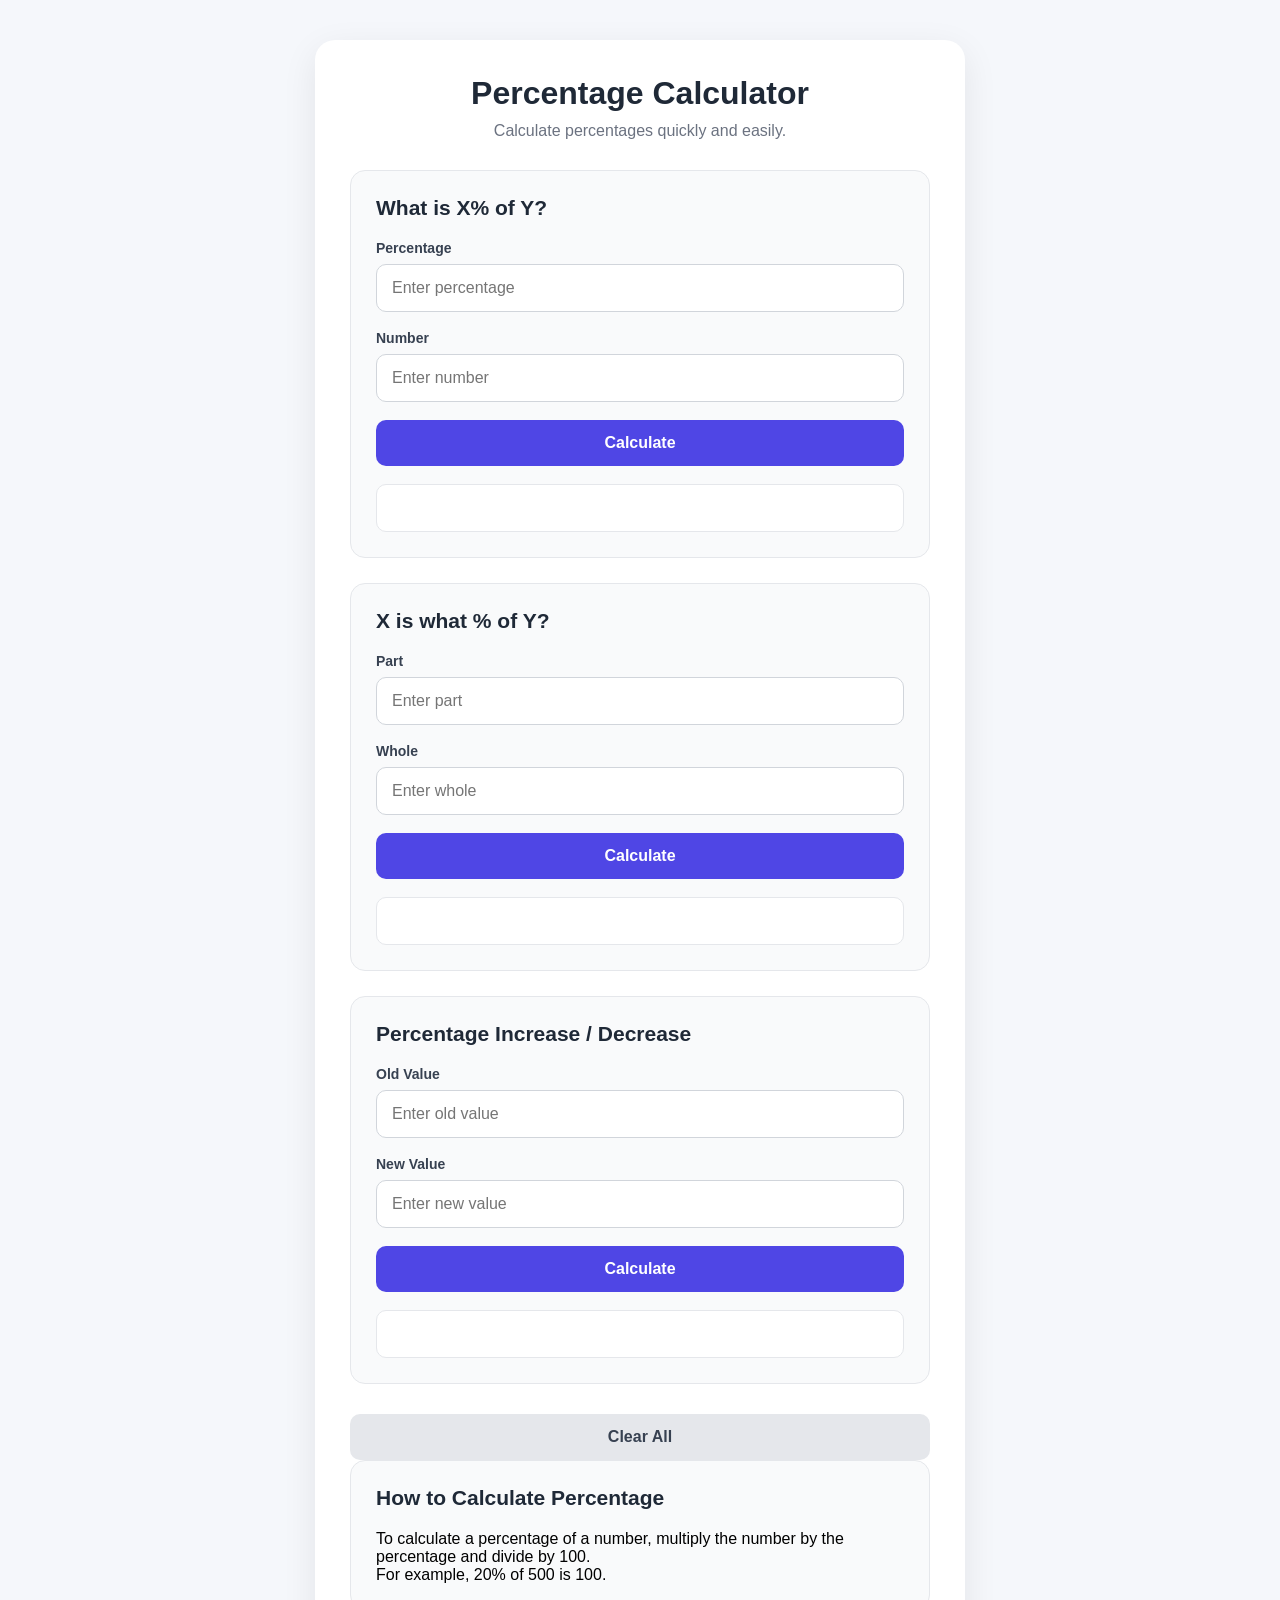
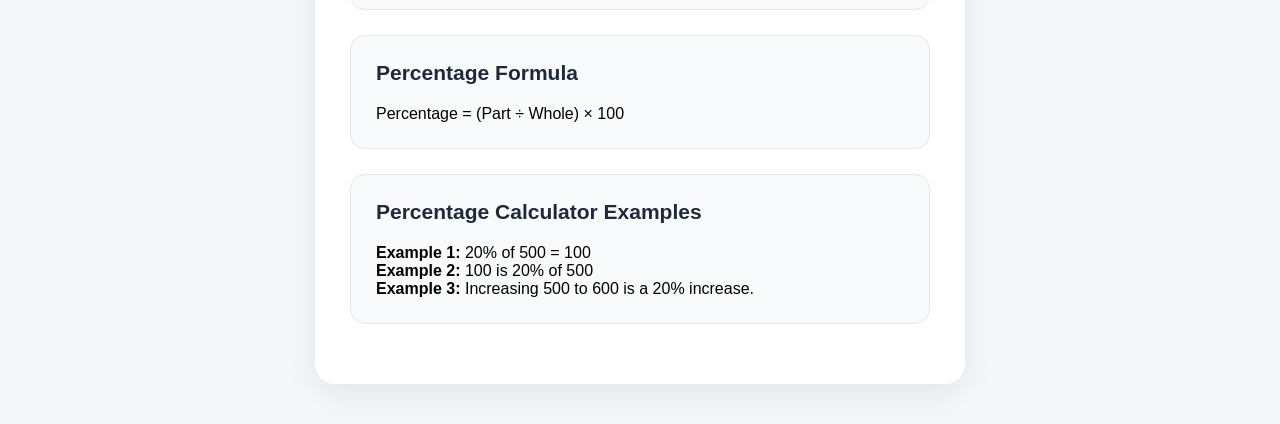
==== index.html @ 1a2c547a "add persentage claculator website" ====
<!DOCTYPE html>
<html lang="en">

<head>

    <!-- Basic SEO -->
    <meta charset="UTF-8">

    <meta name="viewport" content="width=device-width, initial-scale=1.0">

    <title>Percentage Calculator - Free Online Calculator</title>

    <meta
        name="description"
        content="Free online percentage calculator. Calculate percentages, find what percentage one number is of another, and calculate percentage increase or decrease."
    >

    <meta
        name="robots"
        content="index, follow"
    >

    <meta
        name="author"
        content="Percentage Calculator"
    >

    <!-- Open Graph -->
    <meta
        property="og:title"
        content="Percentage Calculator - Free Online Calculator"
    >

    <meta
        property="og:description"
        content="Calculate percentages, percentage increase and decrease with this free online calculator."
    >

    <meta
        property="og:type"
        content="website"
    >

    <!-- CSS -->
    <link rel="stylesheet" href="style.css">

</head>


<body>

    <!-- Main Calculator -->
    <main class="calculator">

        <h1>Percentage Calculator</h1>

        <p>
            Calculate percentages quickly and easily.
        </p>


        <!-- Calculator 1 -->
        <section>

            <h2>What is X% of Y?</h2>

            <label for="percentage">
                Percentage
            </label>

            <input
                type="number"
                id="percentage"
                placeholder="Enter percentage"
                inputmode="decimal"
            >

            <label for="number">
                Number
            </label>

            <input
                type="number"
                id="number"
                placeholder="Enter number"
                inputmode="decimal"
            >

            <button onclick="calculatePercentage()">
                Calculate
            </button>

            <div id="result"></div>

        </section>


        <!-- Calculator 2 -->
        <section>

            <h2>X is what % of Y?</h2>

            <label for="part">
                Part
            </label>

            <input
                type="number"
                id="part"
                placeholder="Enter part"
                inputmode="decimal"
            >

            <label for="whole">
                Whole
            </label>

            <input
                type="number"
                id="whole"
                placeholder="Enter whole"
                inputmode="decimal"
            >

            <button onclick="calculateWhatPercentage()">
                Calculate
            </button>

            <div id="percentageResult"></div>

        </section>


        <!-- Calculator 3 -->
        <section>

            <h2>Percentage Increase / Decrease</h2>

            <label for="oldValue">
                Old Value
            </label>

            <input
                type="number"
                id="oldValue"
                placeholder="Enter old value"
                inputmode="decimal"
            >

            <label for="newValue">
                New Value
            </label>

            <input
                type="number"
                id="newValue"
                placeholder="Enter new value"
                inputmode="decimal"
            >

            <button onclick="calculateChange()">
                Calculate
            </button>

            <div id="changeResult"></div>

        </section>


        <!-- Clear Button -->
        <button
            class="clear-btn"
            onclick="clearCalculator()"
        >
            Clear All
        </button>


        <!-- SEO Information -->
        <section class="info-section">

            <h2>How to Calculate Percentage</h2>

            <p>
                To calculate a percentage of a number,
                multiply the number by the percentage
                and divide by 100.
            </p>

            <p>
                For example, 20% of 500 is 100.
            </p>

        </section>


        <!-- Formula -->
        <section class="info-section">

            <h2>Percentage Formula</h2>

            <p>
                Percentage = (Part ÷ Whole) × 100
            </p>

        </section>


        <!-- Examples -->
        <section class="info-section">

            <h2>Percentage Calculator Examples</h2>

            <p>
                <strong>Example 1:</strong>
                20% of 500 = 100
            </p>

            <p>
                <strong>Example 2:</strong>
                100 is 20% of 500
            </p>

            <p>
                <strong>Example 3:</strong>
                Increasing 500 to 600 is a 20% increase.
            </p>

        </section>

    </main>


    <!-- JavaScript -->
    <script src="script.js"></script>

</body>

</html>
---- style.css ----
* {
    box-sizing: border-box;
    margin: 0;
    padding: 0;
}

body {
    font-family: Arial, sans-serif;
    background: #f5f7fb;
    min-height: 100vh;

    padding: 40px 20px;
}

/* Main Container */
.calculator {
    width: 100%;
    max-width: 650px;

    margin: 0 auto;

    background: white;

    padding: 35px;

    border-radius: 20px;

    box-shadow: 0 10px 35px rgba(0, 0, 0, 0.08);
}

/* Main Heading */
.calculator > h1 {
    text-align: center;

    font-size: 32px;

    color: #1f2937;

    margin-bottom: 10px;
}

.calculator > p {
    text-align: center;

    color: #6b7280;

    margin-bottom: 30px;
}


/* Individual Calculator Sections */
section {
    background: #f9fafb;

    padding: 25px;

    margin-bottom: 25px;

    border-radius: 15px;

    border: 1px solid #e5e7eb;
}

section h2 {
    font-size: 21px;

    color: #1f2937;

    margin-bottom: 20px;
}


/* Labels */
label {
    display: block;

    font-size: 14px;

    font-weight: bold;

    color: #374151;

    margin-bottom: 8px;
}


/* Inputs */
input {
    width: 100%;

    padding: 14px 15px;

    margin-bottom: 18px;

    border: 1px solid #d1d5db;

    border-radius: 10px;

    font-size: 16px;

    outline: none;

    background: white;

    transition: 0.2s;
}

input:focus {
    border-color: #4f46e5;

    box-shadow: 0 0 0 3px rgba(79, 70, 229, 0.1);
}


/* Calculate Buttons */
button {
    width: 100%;

    padding: 14px;

    border: none;

    border-radius: 10px;

    background: #4f46e5;

    color: white;

    font-size: 16px;

    font-weight: bold;

    cursor: pointer;

    transition: 0.2s;
}

button:hover {
    background: #4338ca;
}

button:active {
    transform: scale(0.98);
}


/* Results */
#result,
#percentageResult,
#changeResult {
    margin-top: 18px;

    padding: 14px;

    min-height: 48px;

    border-radius: 10px;

    background: white;

    border: 1px solid #e5e7eb;

    color: #111827;

    text-align: center;

    font-size: 16px;

    font-weight: bold;

    display: flex;

    align-items: center;

    justify-content: center;
}


/* Clear All Button */
.clear-btn {
    background: #e5e7eb;

    color: #374151;

    margin-top: 5px;
}

.clear-btn:hover {
    background: #d1d5db;
}


/* Mobile Responsive */
@media (max-width: 600px) {

    body {
        padding: 20px 12px;
    }

    .calculator {
        padding: 25px 18px;

        border-radius: 16px;
    }

    .calculator > h1 {
        font-size: 26px;
    }

    section {
        padding: 20px;

        margin-bottom: 20px;
    }

    section h2 {
        font-size: 19px;
    }
}
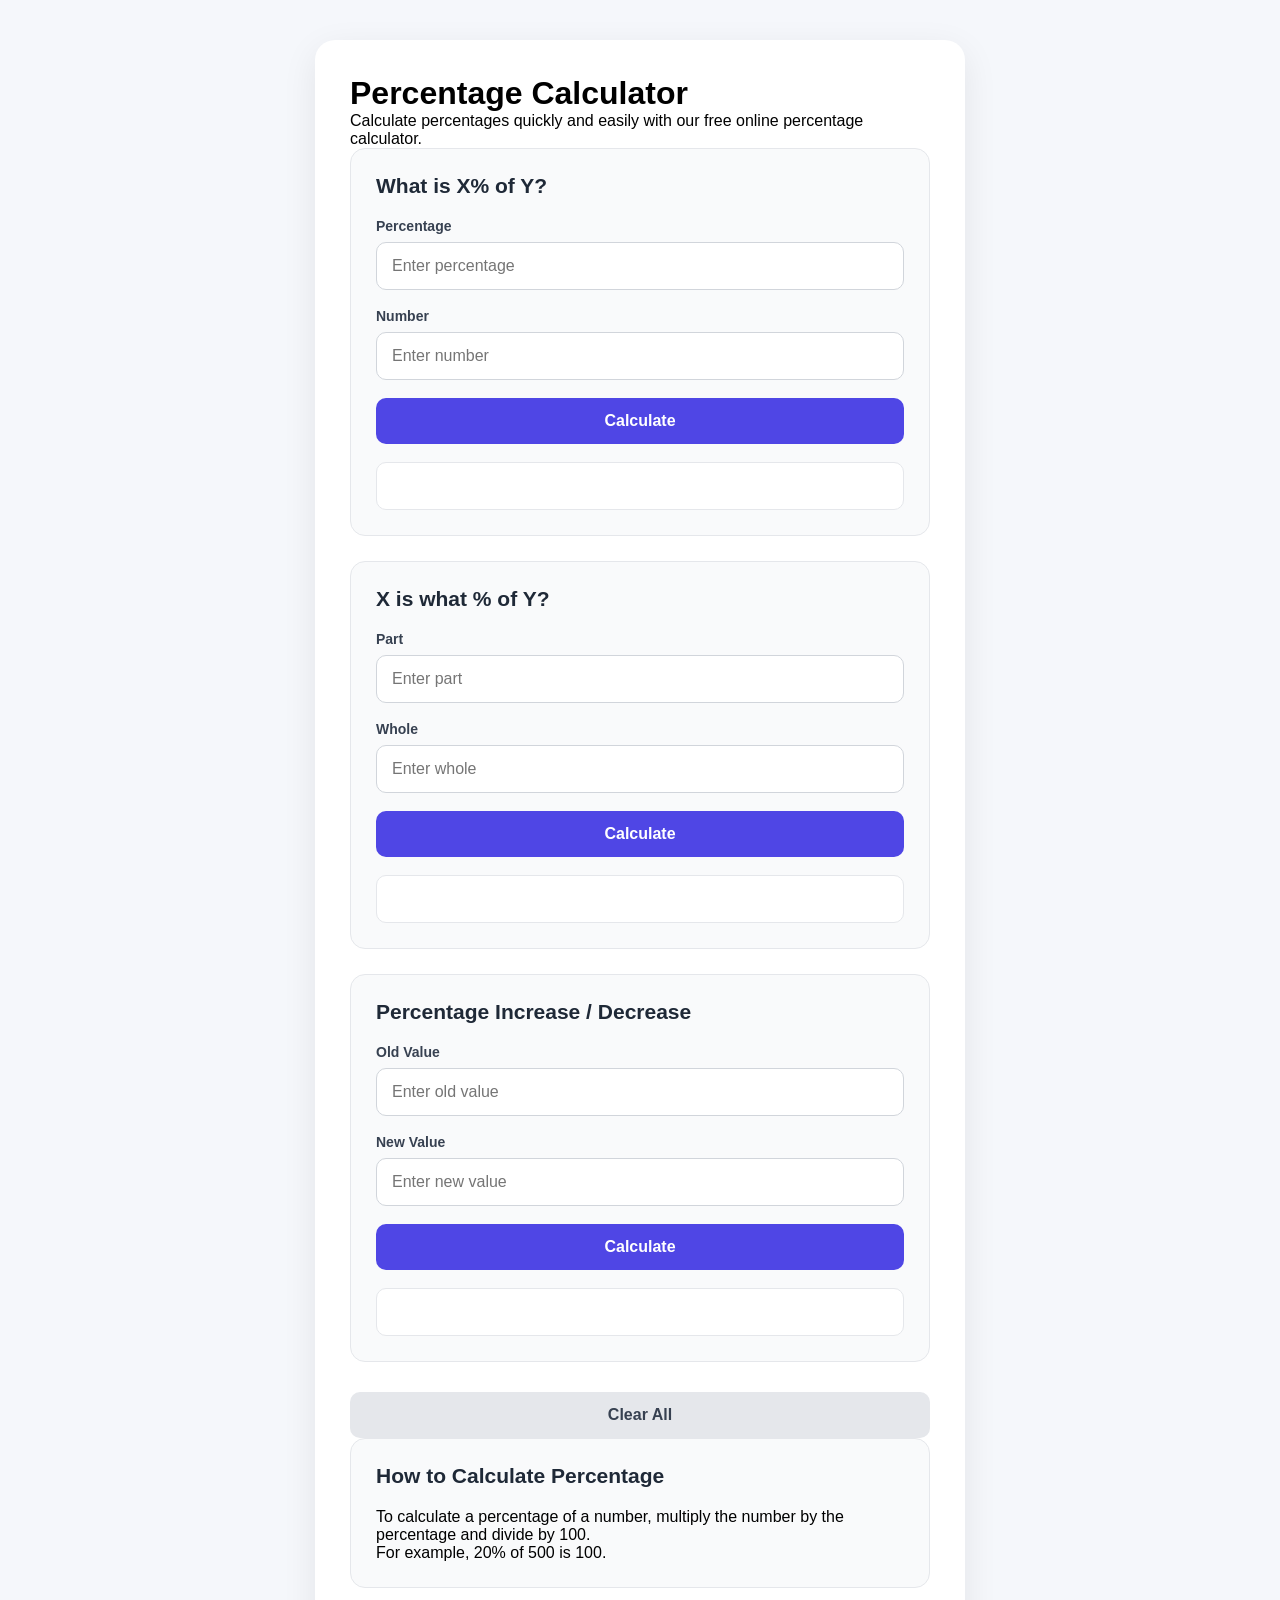
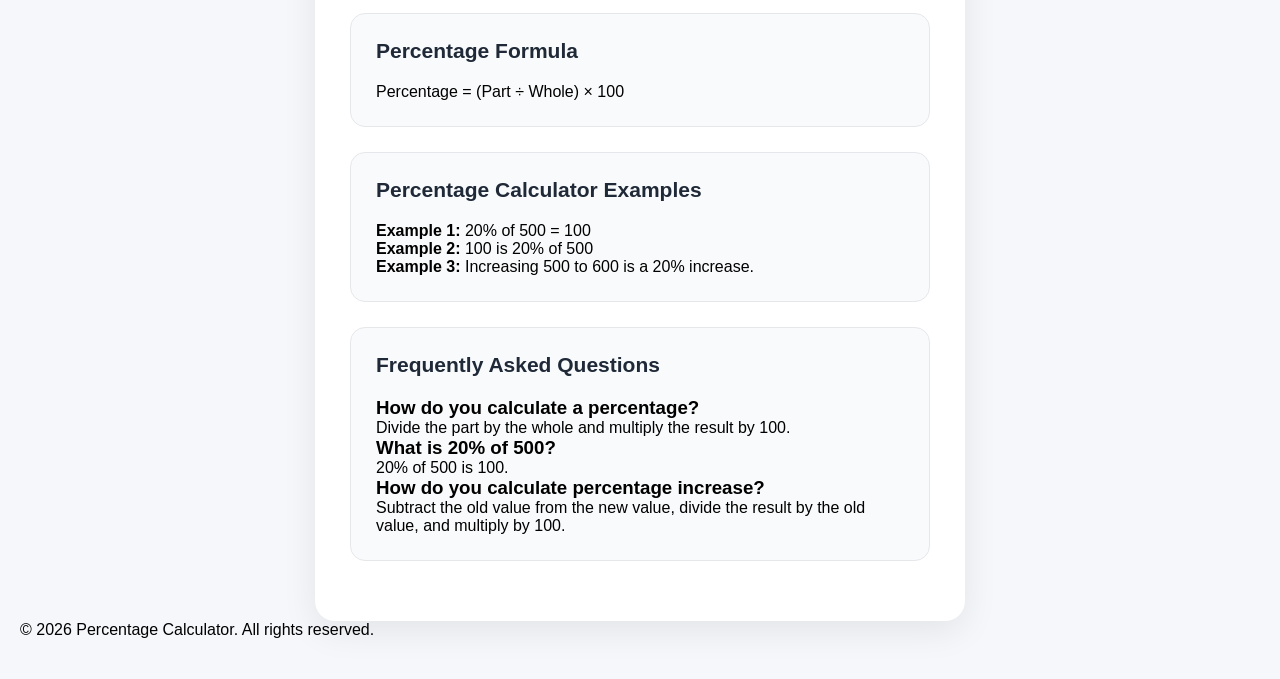
==== commit 62d7b002: "improve SEO and page structure Updated SEO metadata and improved accessibility features." ====
--- a/index.html
+++ b/index.html
@@ -2,8 +2,6 @@
 <html lang="en">
 
 <head>
-
-    <!-- Basic SEO -->
     <meta charset="UTF-8">
 
     <meta name="viewport" content="width=device-width, initial-scale=1.0">
@@ -12,17 +10,16 @@
 
     <meta
         name="description"
-        content="Free online percentage calculator. Calculate percentages, find what percentage one number is of another, and calculate percentage increase or decrease."
-    >
-
-    <meta
-        name="robots"
-        content="index, follow"
-    >
-
-    <meta
-        name="author"
-        content="Percentage Calculator"
+        content="Use our free online percentage calculator to calculate percentages, find what percentage one number is of another, and calculate percentage increase or decrease."
+    >
+
+    <meta name="robots" content="index, follow">
+
+    <meta name="author" content="Percentage Calculator">
+
+    <link
+        rel="canonical"
+        href="https://rabbani4321.github.io/percentage-calculator/"
     >
 
     <!-- Open Graph -->
@@ -33,7 +30,7 @@
 
     <meta
         property="og:description"
-        content="Calculate percentages, percentage increase and decrease with this free online calculator."
+        content="Free online percentage calculator for calculating percentages, percentage increase and decrease."
     >
 
     <meta
@@ -41,28 +38,84 @@
         content="website"
     >
 
+    <meta
+        property="og:url"
+        content="https://rabbani4321.github.io/percentage-calculator/"
+    >
+
+    <meta
+        property="og:site_name"
+        content="Percentage Calculator"
+    >
+
     <!-- CSS -->
     <link rel="stylesheet" href="style.css">
 
+    <!-- Structured Data: WebSite -->
+    <script type="application/ld+json">
+    {
+        "@context": "https://schema.org",
+        "@type": "WebSite",
+        "name": "Percentage Calculator",
+        "url": "https://rabbani4321.github.io/percentage-calculator/",
+        "description": "Free online percentage calculator."
+    }
+    </script>
+
+    <!-- Structured Data: FAQ -->
+    <script type="application/ld+json">
+    {
+        "@context": "https://schema.org",
+        "@type": "FAQPage",
+        "mainEntity": [
+            {
+                "@type": "Question",
+                "name": "How do you calculate a percentage?",
+                "acceptedAnswer": {
+                    "@type": "Answer",
+                    "text": "To calculate a percentage, divide the part by the whole and multiply the result by 100."
+                }
+            },
+            {
+                "@type": "Question",
+                "name": "What is 20% of 500?",
+                "acceptedAnswer": {
+                    "@type": "Answer",
+                    "text": "20% of 500 is 100."
+                }
+            },
+            {
+                "@type": "Question",
+                "name": "How do you calculate percentage increase?",
+                "acceptedAnswer": {
+                    "@type": "Answer",
+                    "text": "Subtract the old value from the new value, divide the result by the old value, and multiply by 100."
+                }
+            }
+        ]
+    }
+    </script>
+
 </head>
 
 
 <body>
 
-    <!-- Main Calculator -->
     <main class="calculator">
 
-        <h1>Percentage Calculator</h1>
-
-        <p>
-            Calculate percentages quickly and easily.
-        </p>
+        <header>
+            <h1>Percentage Calculator</h1>
+
+            <p>
+                Calculate percentages quickly and easily with our free online percentage calculator.
+            </p>
+        </header>
 
 
         <!-- Calculator 1 -->
-        <section>
-
-            <h2>What is X% of Y?</h2>
+        <section aria-labelledby="percentage-calculation">
+
+            <h2 id="percentage-calculation">What is X% of Y?</h2>
 
             <label for="percentage">
                 Percentage
@@ -73,6 +126,7 @@
                 id="percentage"
                 placeholder="Enter percentage"
                 inputmode="decimal"
+                aria-label="Percentage"
             >
 
             <label for="number">
@@ -84,21 +138,28 @@
                 id="number"
                 placeholder="Enter number"
                 inputmode="decimal"
-            >
-
-            <button onclick="calculatePercentage()">
+                aria-label="Number"
+            >
+
+            <button
+                type="button"
+                onclick="calculatePercentage()"
+            >
                 Calculate
             </button>
 
-            <div id="result"></div>
+            <div
+                id="result"
+                aria-live="polite"
+            ></div>
 
         </section>
 
 
         <!-- Calculator 2 -->
-        <section>
-
-            <h2>X is what % of Y?</h2>
+        <section aria-labelledby="what-percentage">
+
+            <h2 id="what-percentage">X is what % of Y?</h2>
 
             <label for="part">
                 Part
@@ -109,6 +170,7 @@
                 id="part"
                 placeholder="Enter part"
                 inputmode="decimal"
+                aria-label="Part"
             >
 
             <label for="whole">
@@ -120,21 +182,28 @@
                 id="whole"
                 placeholder="Enter whole"
                 inputmode="decimal"
-            >
-
-            <button onclick="calculateWhatPercentage()">
+                aria-label="Whole"
+            >
+
+            <button
+                type="button"
+                onclick="calculateWhatPercentage()"
+            >
                 Calculate
             </button>
 
-            <div id="percentageResult"></div>
+            <div
+                id="percentageResult"
+                aria-live="polite"
+            ></div>
 
         </section>
 
 
         <!-- Calculator 3 -->
-        <section>
-
-            <h2>Percentage Increase / Decrease</h2>
+        <section aria-labelledby="percentage-change">
+
+            <h2 id="percentage-change">Percentage Increase / Decrease</h2>
 
             <label for="oldValue">
                 Old Value
@@ -145,6 +214,7 @@
                 id="oldValue"
                 placeholder="Enter old value"
                 inputmode="decimal"
+                aria-label="Old value"
             >
 
             <label for="newValue">
@@ -156,19 +226,27 @@
                 id="newValue"
                 placeholder="Enter new value"
                 inputmode="decimal"
-            >
-
-            <button onclick="calculateChange()">
+                aria-label="New value"
+            >
+
+            <button
+                type="button"
+                onclick="calculateChange()"
+            >
                 Calculate
             </button>
 
-            <div id="changeResult"></div>
+            <div
+                id="changeResult"
+                aria-live="polite"
+            ></div>
 
         </section>
 
 
         <!-- Clear Button -->
         <button
+            type="button"
             class="clear-btn"
             onclick="clearCalculator()"
         >
@@ -176,15 +254,14 @@
         </button>
 
 
-        <!-- SEO Information -->
+        <!-- Information -->
         <section class="info-section">
 
             <h2>How to Calculate Percentage</h2>
 
             <p>
-                To calculate a percentage of a number,
-                multiply the number by the percentage
-                and divide by 100.
+                To calculate a percentage of a number, multiply the number
+                by the percentage and divide by 100.
             </p>
 
             <p>
@@ -228,7 +305,43 @@
 
         </section>
 
+
+        <!-- FAQ -->
+        <section class="info-section">
+
+            <h2>Frequently Asked Questions</h2>
+
+            <h3>How do you calculate a percentage?</h3>
+
+            <p>
+                Divide the part by the whole and multiply the result by 100.
+            </p>
+
+
+            <h3>What is 20% of 500?</h3>
+
+            <p>
+                20% of 500 is 100.
+            </p>
+
+
+            <h3>How do you calculate percentage increase?</h3>
+
+            <p>
+                Subtract the old value from the new value, divide the result
+                by the old value, and multiply by 100.
+            </p>
+
+        </section>
+
     </main>
+
+
+    <footer>
+        <p>
+            © 2026 Percentage Calculator. All rights reserved.
+        </p>
+    </footer>
 
 
     <!-- JavaScript -->
@@ -236,4 +349,4 @@
 
 </body>
 
-</html>+</html>
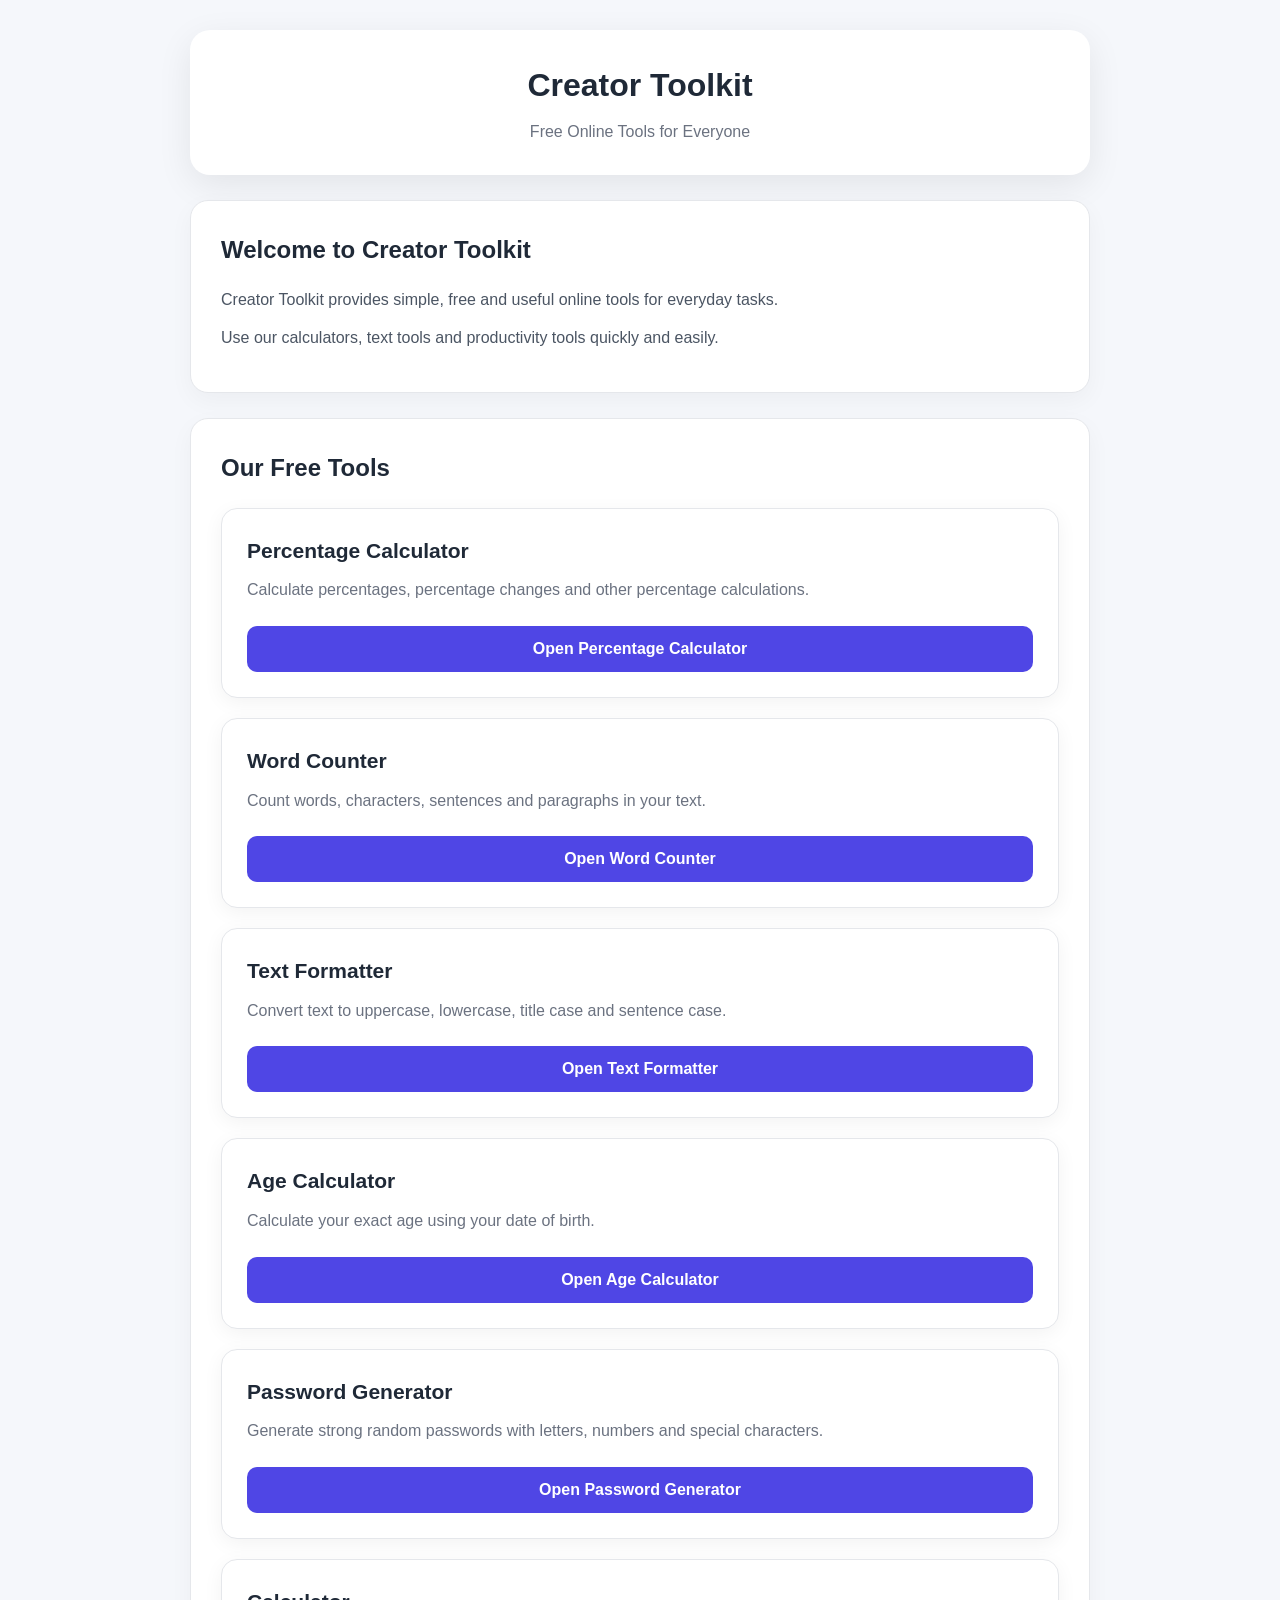
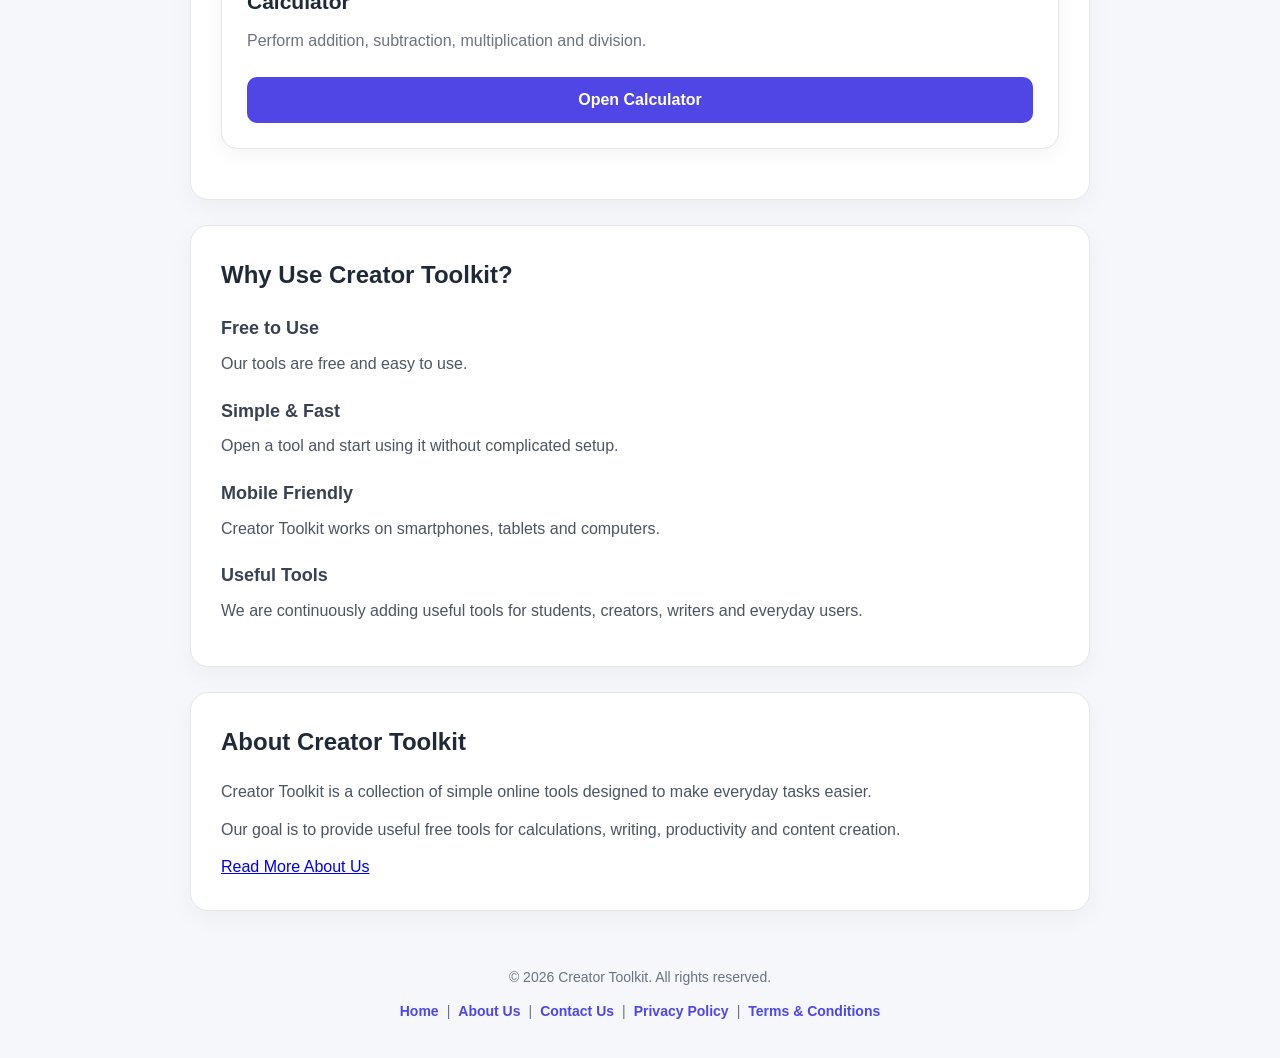
==== commit 1cae1bdf: "upgrade creator toolkit homepage" ====
--- a/index.html
+++ b/index.html
@@ -1,352 +1,406 @@
-<!DOCTYPE html>
-<html lang="en">
-
-<head>
-    <meta charset="UTF-8">
-
-    <meta name="viewport" content="width=device-width, initial-scale=1.0">
-
-    <title>Percentage Calculator - Free Online Calculator</title>
-
-    <meta
-        name="description"
-        content="Use our free online percentage calculator to calculate percentages, find what percentage one number is of another, and calculate percentage increase or decrease."
-    >
-
-    <meta name="robots" content="index, follow">
-
-    <meta name="author" content="Percentage Calculator">
-
-    <link
-        rel="canonical"
-        href="https://rabbani4321.github.io/percentage-calculator/"
-    >
-
-    <!-- Open Graph -->
-    <meta
-        property="og:title"
-        content="Percentage Calculator - Free Online Calculator"
-    >
-
-    <meta
-        property="og:description"
-        content="Free online percentage calculator for calculating percentages, percentage increase and decrease."
-    >
-
-    <meta
-        property="og:type"
-        content="website"
-    >
-
-    <meta
-        property="og:url"
-        content="https://rabbani4321.github.io/percentage-calculator/"
-    >
-
-    <meta
-        property="og:site_name"
-        content="Percentage Calculator"
-    >
-
-    <!-- CSS -->
-    <link rel="stylesheet" href="style.css">
-
-    <!-- Structured Data: WebSite -->
-    <script type="application/ld+json">
-    {
-        "@context": "https://schema.org",
-        "@type": "WebSite",
-        "name": "Percentage Calculator",
-        "url": "https://rabbani4321.github.io/percentage-calculator/",
-        "description": "Free online percentage calculator."
-    }
-    </script>
-
-    <!-- Structured Data: FAQ -->
-    <script type="application/ld+json">
-    {
-        "@context": "https://schema.org",
-        "@type": "FAQPage",
-        "mainEntity": [
-            {
-                "@type": "Question",
-                "name": "How do you calculate a percentage?",
-                "acceptedAnswer": {
-                    "@type": "Answer",
-                    "text": "To calculate a percentage, divide the part by the whole and multiply the result by 100."
-                }
-            },
-            {
-                "@type": "Question",
-                "name": "What is 20% of 500?",
-                "acceptedAnswer": {
-                    "@type": "Answer",
-                    "text": "20% of 500 is 100."
-                }
-            },
-            {
-                "@type": "Question",
-                "name": "How do you calculate percentage increase?",
-                "acceptedAnswer": {
-                    "@type": "Answer",
-                    "text": "Subtract the old value from the new value, divide the result by the old value, and multiply by 100."
-                }
-            }
-        ]
-    }
-    </script>
-
-</head>
-
-
-<body>
-
-    <main class="calculator">
-
-        <header>
-            <h1>Percentage Calculator</h1>
-
-            <p>
-                Calculate percentages quickly and easily with our free online percentage calculator.
-            </p>
-        </header>
-
-
-        <!-- Calculator 1 -->
-        <section aria-labelledby="percentage-calculation">
-
-            <h2 id="percentage-calculation">What is X% of Y?</h2>
-
-            <label for="percentage">
-                Percentage
-            </label>
-
-            <input
-                type="number"
-                id="percentage"
-                placeholder="Enter percentage"
-                inputmode="decimal"
-                aria-label="Percentage"
-            >
-
-            <label for="number">
-                Number
-            </label>
-
-            <input
-                type="number"
-                id="number"
-                placeholder="Enter number"
-                inputmode="decimal"
-                aria-label="Number"
-            >
-
-            <button
-                type="button"
-                onclick="calculatePercentage()"
-            >
-                Calculate
-            </button>
-
-            <div
-                id="result"
-                aria-live="polite"
-            ></div>
-
-        </section>
-
-
-        <!-- Calculator 2 -->
-        <section aria-labelledby="what-percentage">
-
-            <h2 id="what-percentage">X is what % of Y?</h2>
-
-            <label for="part">
-                Part
-            </label>
-
-            <input
-                type="number"
-                id="part"
-                placeholder="Enter part"
-                inputmode="decimal"
-                aria-label="Part"
-            >
-
-            <label for="whole">
-                Whole
-            </label>
-
-            <input
-                type="number"
-                id="whole"
-                placeholder="Enter whole"
-                inputmode="decimal"
-                aria-label="Whole"
-            >
-
-            <button
-                type="button"
-                onclick="calculateWhatPercentage()"
-            >
-                Calculate
-            </button>
-
-            <div
-                id="percentageResult"
-                aria-live="polite"
-            ></div>
-
-        </section>
-
-
-        <!-- Calculator 3 -->
-        <section aria-labelledby="percentage-change">
-
-            <h2 id="percentage-change">Percentage Increase / Decrease</h2>
-
-            <label for="oldValue">
-                Old Value
-            </label>
-
-            <input
-                type="number"
-                id="oldValue"
-                placeholder="Enter old value"
-                inputmode="decimal"
-                aria-label="Old value"
-            >
-
-            <label for="newValue">
-                New Value
-            </label>
-
-            <input
-                type="number"
-                id="newValue"
-                placeholder="Enter new value"
-                inputmode="decimal"
-                aria-label="New value"
-            >
-
-            <button
-                type="button"
-                onclick="calculateChange()"
-            >
-                Calculate
-            </button>
-
-            <div
-                id="changeResult"
-                aria-live="polite"
-            ></div>
-
-        </section>
-
-
-        <!-- Clear Button -->
-        <button
-            type="button"
-            class="clear-btn"
-            onclick="clearCalculator()"
-        >
-            Clear All
-        </button>
-
-
-        <!-- Information -->
-        <section class="info-section">
-
-            <h2>How to Calculate Percentage</h2>
-
-            <p>
-                To calculate a percentage of a number, multiply the number
-                by the percentage and divide by 100.
-            </p>
-
-            <p>
-                For example, 20% of 500 is 100.
-            </p>
-
-        </section>
-
-
-        <!-- Formula -->
-        <section class="info-section">
-
-            <h2>Percentage Formula</h2>
-
-            <p>
-                Percentage = (Part ÷ Whole) × 100
-            </p>
-
-        </section>
-
-
-        <!-- Examples -->
-        <section class="info-section">
-
-            <h2>Percentage Calculator Examples</h2>
-
-            <p>
-                <strong>Example 1:</strong>
-                20% of 500 = 100
-            </p>
-
-            <p>
-                <strong>Example 2:</strong>
-                100 is 20% of 500
-            </p>
-
-            <p>
-                <strong>Example 3:</strong>
-                Increasing 500 to 600 is a 20% increase.
-            </p>
-
-        </section>
-
-
-        <!-- FAQ -->
-        <section class="info-section">
-
-            <h2>Frequently Asked Questions</h2>
-
-            <h3>How do you calculate a percentage?</h3>
-
-            <p>
-                Divide the part by the whole and multiply the result by 100.
-            </p>
-
-
-            <h3>What is 20% of 500?</h3>
-
-            <p>
-                20% of 500 is 100.
-            </p>
-
-
-            <h3>How do you calculate percentage increase?</h3>
-
-            <p>
-                Subtract the old value from the new value, divide the result
-                by the old value, and multiply by 100.
-            </p>
-
-        </section>
-
-    </main>
-
-
-    <footer>
-        <p>
-            © 2026 Percentage Calculator. All rights reserved.
-        </p>
-    </footer>
-
-
-    <!-- JavaScript -->
-    <script src="script.js"></script>
-
-</body>
-
-</html>
+<!DOCTYPE html>
+<html lang="en">
+
+<head>
+
+    <meta charset="UTF-8">
+
+    <meta
+        name="viewport"
+        content="width=device-width, initial-scale=1.0"
+    >
+
+    <title>Creator Toolkit - Free Online Tools</title>
+
+    <meta
+        name="description"
+        content="Creator Toolkit provides free online tools including Percentage Calculator, Word Counter, Text Formatter, Age Calculator, Password Generator and Calculator."
+    >
+
+    <meta
+        name="keywords"
+        content="free online tools, percentage calculator, word counter, text formatter, age calculator, password generator, calculator"
+    >
+
+    <meta
+        name="author"
+        content="Creator Toolkit"
+    >
+
+    <meta
+        name="robots"
+        content="index, follow"
+    >
+
+    <!-- Canonical URL -->
+    <link
+        rel="canonical"
+        href="https://rabbani4321.github.io/persentage-calculator/"
+    >
+
+    <!-- Open Graph -->
+    <meta
+        property="og:title"
+        content="Creator Toolkit - Free Online Tools"
+    >
+
+    <meta
+        property="og:description"
+        content="Free online tools including Percentage Calculator, Word Counter, Text Formatter, Age Calculator, Password Generator and Calculator."
+    >
+
+    <meta
+        property="og:type"
+        content="website"
+    >
+
+    <meta
+        property="og:url"
+        content="https://rabbani4321.github.io/persentage-calculator/"
+    >
+
+    <link
+        rel="stylesheet"
+        href="style.css"
+    >
+
+</head>
+
+
+<body>
+
+
+    <!-- HEADER -->
+
+    <header>
+
+        <h1>
+            Creator Toolkit
+        </h1>
+
+        <p>
+            Free Online Tools for Everyone
+        </p>
+
+    </header>
+
+
+
+    <main>
+
+
+        <!-- WELCOME -->
+
+        <section class="info-section">
+
+            <h2>
+                Welcome to Creator Toolkit
+            </h2>
+
+            <p>
+                Creator Toolkit provides simple, free and useful
+                online tools for everyday tasks.
+            </p>
+
+            <p>
+                Use our calculators, text tools and productivity
+                tools quickly and easily.
+            </p>
+
+        </section>
+
+
+
+        <!-- TOOLS -->
+
+        <section class="info-section">
+
+            <h2>
+                Our Free Tools
+            </h2>
+
+
+
+            <!-- 1. Percentage Calculator -->
+
+            <div class="calculator-section">
+
+                <h2>
+                    Percentage Calculator
+                </h2>
+
+                <p>
+                    Calculate percentages, percentage changes
+                    and other percentage calculations.
+                </p>
+
+                <a href="./percentage.html">
+
+                    <button type="button">
+                        Open Percentage Calculator
+                    </button>
+
+                </a>
+
+            </div>
+
+
+
+            <!-- 2. Word Counter -->
+
+            <div class="calculator-section">
+
+                <h2>
+                    Word Counter
+                </h2>
+
+                <p>
+                    Count words, characters, sentences and
+                    paragraphs in your text.
+                </p>
+
+                <a href="./word-counter.html">
+
+                    <button type="button">
+                        Open Word Counter
+                    </button>
+
+                </a>
+
+            </div>
+
+
+
+            <!-- 3. Text Formatter -->
+
+            <div class="calculator-section">
+
+                <h2>
+                    Text Formatter
+                </h2>
+
+                <p>
+                    Convert text to uppercase, lowercase,
+                    title case and sentence case.
+                </p>
+
+                <a href="./text-formatter.html">
+
+                    <button type="button">
+                        Open Text Formatter
+                    </button>
+
+                </a>
+
+            </div>
+
+
+
+            <!-- 4. Age Calculator -->
+
+            <div class="calculator-section">
+
+                <h2>
+                    Age Calculator
+                </h2>
+
+                <p>
+                    Calculate your exact age using your
+                    date of birth.
+                </p>
+
+                <a href="./age-calculator.html">
+
+                    <button type="button">
+                        Open Age Calculator
+                    </button>
+
+                </a>
+
+            </div>
+
+
+
+            <!-- 5. Password Generator -->
+
+            <div class="calculator-section">
+
+                <h2>
+                    Password Generator
+                </h2>
+
+                <p>
+                    Generate strong random passwords with
+                    letters, numbers and special characters.
+                </p>
+
+                <a href="./password-generate.html">
+
+                    <button type="button">
+                        Open Password Generator
+                    </button>
+
+                </a>
+
+            </div>
+
+
+
+            <!-- 6. Calculator -->
+
+            <div class="calculator-section">
+
+                <h2>
+                    Calculator
+                </h2>
+
+                <p>
+                    Perform addition, subtraction,
+                    multiplication and division.
+                </p>
+
+                <a href="./calculator.html">
+
+                    <button type="button">
+                        Open Calculator
+                    </button>
+
+                </a>
+
+            </div>
+
+
+        </section>
+
+
+
+        <!-- WHY USE -->
+
+        <section class="info-section">
+
+            <h2>
+                Why Use Creator Toolkit?
+            </h2>
+
+
+            <h3>
+                Free to Use
+            </h3>
+
+            <p>
+                Our tools are free and easy to use.
+            </p>
+
+
+            <h3>
+                Simple &amp; Fast
+            </h3>
+
+            <p>
+                Open a tool and start using it without
+                complicated setup.
+            </p>
+
+
+            <h3>
+                Mobile Friendly
+            </h3>
+
+            <p>
+                Creator Toolkit works on smartphones,
+                tablets and computers.
+            </p>
+
+
+            <h3>
+                Useful Tools
+            </h3>
+
+            <p>
+                We are continuously adding useful tools
+                for students, creators, writers and
+                everyday users.
+            </p>
+
+        </section>
+
+
+
+        <!-- ABOUT -->
+
+        <section class="info-section">
+
+            <h2>
+                About Creator Toolkit
+            </h2>
+
+            <p>
+                Creator Toolkit is a collection of simple
+                online tools designed to make everyday
+                tasks easier.
+            </p>
+
+            <p>
+                Our goal is to provide useful free tools
+                for calculations, writing, productivity
+                and content creation.
+            </p>
+
+            <a href="./about.html">
+                Read More About Us
+            </a>
+
+        </section>
+
+
+    </main>
+
+
+
+    <!-- FOOTER -->
+
+    <footer>
+
+        <p>
+            © 2026 Creator Toolkit. All rights reserved.
+        </p>
+
+
+        <nav aria-label="Footer Navigation">
+
+            <a href="./index.html">
+                Home
+            </a>
+
+            <span>|</span>
+
+            <a href="./about.html">
+                About Us
+            </a>
+
+            <span>|</span>
+
+            <a href="./contact.html">
+                Contact Us
+            </a>
+
+            <span>|</span>
+
+            <a href="./privacy.html">
+                Privacy Policy
+            </a>
+
+            <span>|</span>
+
+            <a href="./terms.html">
+                Terms &amp; Conditions
+            </a>
+
+        </nav>
+
+    </footer>
+
+
+</body>
+
+</html>
--- a/style.css
+++ b/style.css
@@ -1,219 +1,485 @@
-* {
-    box-sizing: border-box;
-    margin: 0;
-    padding: 0;
-}
-
-body {
-    font-family: Arial, sans-serif;
-    background: #f5f7fb;
-    min-height: 100vh;
-
-    padding: 40px 20px;
-}
-
-/* Main Container */
-.calculator {
-    width: 100%;
-    max-width: 650px;
-
-    margin: 0 auto;
-
-    background: white;
-
-    padding: 35px;
-
-    border-radius: 20px;
-
-    box-shadow: 0 10px 35px rgba(0, 0, 0, 0.08);
-}
-
-/* Main Heading */
-.calculator > h1 {
-    text-align: center;
-
-    font-size: 32px;
-
-    color: #1f2937;
-
-    margin-bottom: 10px;
-}
-
-.calculator > p {
-    text-align: center;
-
-    color: #6b7280;
-
-    margin-bottom: 30px;
-}
-
-
-/* Individual Calculator Sections */
-section {
-    background: #f9fafb;
-
-    padding: 25px;
-
-    margin-bottom: 25px;
-
-    border-radius: 15px;
-
-    border: 1px solid #e5e7eb;
-}
-
-section h2 {
-    font-size: 21px;
-
-    color: #1f2937;
-
-    margin-bottom: 20px;
-}
-
-
-/* Labels */
-label {
-    display: block;
-
-    font-size: 14px;
-
-    font-weight: bold;
-
-    color: #374151;
-
-    margin-bottom: 8px;
-}
-
-
-/* Inputs */
-input {
-    width: 100%;
-
-    padding: 14px 15px;
-
-    margin-bottom: 18px;
-
-    border: 1px solid #d1d5db;
-
-    border-radius: 10px;
-
-    font-size: 16px;
-
-    outline: none;
-
-    background: white;
-
-    transition: 0.2s;
-}
-
-input:focus {
-    border-color: #4f46e5;
-
-    box-shadow: 0 0 0 3px rgba(79, 70, 229, 0.1);
-}
-
-
-/* Calculate Buttons */
-button {
-    width: 100%;
-
-    padding: 14px;
-
-    border: none;
-
-    border-radius: 10px;
-
-    background: #4f46e5;
-
-    color: white;
-
-    font-size: 16px;
-
-    font-weight: bold;
-
-    cursor: pointer;
-
-    transition: 0.2s;
-}
-
-button:hover {
-    background: #4338ca;
-}
-
-button:active {
-    transform: scale(0.98);
-}
-
-
-/* Results */
-#result,
-#percentageResult,
-#changeResult {
-    margin-top: 18px;
-
-    padding: 14px;
-
-    min-height: 48px;
-
-    border-radius: 10px;
-
-    background: white;
-
-    border: 1px solid #e5e7eb;
-
-    color: #111827;
-
-    text-align: center;
-
-    font-size: 16px;
-
-    font-weight: bold;
-
-    display: flex;
-
-    align-items: center;
-
-    justify-content: center;
-}
-
-
-/* Clear All Button */
-.clear-btn {
-    background: #e5e7eb;
-
-    color: #374151;
-
-    margin-top: 5px;
-}
-
-.clear-btn:hover {
-    background: #d1d5db;
-}
-
-
-/* Mobile Responsive */
-@media (max-width: 600px) {
-
-    body {
-        padding: 20px 12px;
-    }
-
-    .calculator {
-        padding: 25px 18px;
-
-        border-radius: 16px;
-    }
-
-    .calculator > h1 {
-        font-size: 26px;
-    }
-
-    section {
-        padding: 20px;
-
-        margin-bottom: 20px;
-    }
-
-    section h2 {
-        font-size: 19px;
-    }
+/* ================================
+   GLOBAL RESET
+================================ */
+
+* {
+    box-sizing: border-box;
+    margin: 0;
+    padding: 0;
+}
+
+
+/* ================================
+   BODY
+================================ */
+
+body {
+    font-family: Arial, sans-serif;
+
+    background: #f5f7fb;
+
+    color: #1f2937;
+
+    min-height: 100vh;
+
+    padding: 0 15px;
+
+    line-height: 1.6;
+}
+
+
+/* ================================
+   HEADER
+================================ */
+
+header {
+    max-width: 900px;
+
+    margin: 30px auto 25px;
+
+    padding: 30px 20px;
+
+    text-align: center;
+
+    background: white;
+
+    border-radius: 20px;
+
+    box-shadow: 0 10px 35px rgba(0, 0, 0, 0.08);
+}
+
+header h1 {
+    font-size: 32px;
+
+    color: #1f2937;
+
+    margin-bottom: 8px;
+}
+
+header p {
+    color: #6b7280;
+
+    font-size: 16px;
+}
+
+
+/* ================================
+   MAIN
+================================ */
+
+main {
+    width: 100%;
+
+    max-width: 900px;
+
+    margin: 0 auto;
+}
+
+
+/* ================================
+   CALCULATOR SECTIONS
+================================ */
+
+.calculator-section {
+    background: #ffffff;
+
+    padding: 28px;
+
+    margin-bottom: 25px;
+
+    border-radius: 18px;
+
+    border: 1px solid #e5e7eb;
+
+    box-shadow: 0 8px 25px rgba(0, 0, 0, 0.05);
+}
+
+.calculator-section h2 {
+    font-size: 21px;
+
+    color: #1f2937;
+
+    margin-bottom: 20px;
+}
+
+
+/* ================================
+   LABELS
+================================ */
+
+label {
+    display: block;
+
+    font-size: 14px;
+
+    font-weight: bold;
+
+    color: #374151;
+
+    margin-bottom: 8px;
+}
+
+
+/* ================================
+   INPUTS
+================================ */
+
+input {
+    width: 100%;
+
+    padding: 14px 15px;
+
+    margin-bottom: 18px;
+
+    border: 1px solid #d1d5db;
+
+    border-radius: 10px;
+
+    font-size: 16px;
+
+    outline: none;
+
+    background: white;
+
+    transition: 0.2s;
+}
+
+input:focus {
+    border-color: #4f46e5;
+
+    box-shadow: 0 0 0 3px rgba(79, 70, 229, 0.1);
+}
+
+
+/* ================================
+   BUTTONS
+================================ */
+
+button {
+    width: 100%;
+
+    padding: 14px;
+
+    margin-top: 5px;
+
+    border: none;
+
+    border-radius: 10px;
+
+    background: #4f46e5;
+
+    color: white;
+
+    font-size: 16px;
+
+    font-weight: bold;
+
+    cursor: pointer;
+
+    transition: 0.2s;
+}
+
+button:hover {
+    background: #4338ca;
+}
+
+button:active {
+    transform: scale(0.98);
+}
+
+
+/* ================================
+   SECOND BUTTON
+================================ */
+
+button + button {
+    margin-top: 10px;
+
+    background: #e5e7eb;
+
+    color: #374151;
+}
+
+button + button:hover {
+    background: #d1d5db;
+}
+
+
+/* ================================
+   CALCULATOR RESULTS
+================================ */
+
+#result,
+#percentageResult,
+#changeResult {
+    margin-top: 18px;
+
+    padding: 14px;
+
+    min-height: 48px;
+
+    border-radius: 10px;
+
+    background: #ffffff;
+
+    border: 1px solid #e5e7eb;
+
+    color: #111827;
+
+    text-align: center;
+
+    font-size: 16px;
+
+    font-weight: bold;
+
+    display: flex;
+
+    align-items: center;
+
+    justify-content: center;
+}
+
+
+/* ================================
+   INFORMATION SECTIONS
+================================ */
+
+.info-section,
+.faq-section {
+    background: #ffffff;
+
+    padding: 30px;
+
+    margin-bottom: 25px;
+
+    border-radius: 18px;
+
+    border: 1px solid #e5e7eb;
+
+    box-shadow: 0 8px 25px rgba(0, 0, 0, 0.04);
+}
+
+.info-section h2,
+.faq-section h2 {
+    font-size: 24px;
+
+    margin-bottom: 18px;
+
+    color: #1f2937;
+}
+
+.info-section h3,
+.faq-section h3 {
+    font-size: 18px;
+
+    margin-top: 20px;
+
+    margin-bottom: 8px;
+
+    color: #374151;
+}
+
+.info-section p,
+.faq-section p {
+    color: #4b5563;
+
+    margin-bottom: 12px;
+}
+
+
+/* ================================
+   FOOTER
+================================ */
+
+footer {
+    max-width: 900px;
+
+    margin: 30px auto 0;
+
+    padding: 25px 15px 35px;
+
+    text-align: center;
+
+    color: #6b7280;
+
+    font-size: 14px;
+}
+
+footer p {
+    margin-bottom: 12px;
+}
+
+footer nav {
+    display: flex;
+
+    justify-content: center;
+
+    align-items: center;
+
+    flex-wrap: wrap;
+
+    gap: 8px;
+}
+
+footer a {
+    color: #4f46e5;
+
+    text-decoration: none;
+
+    font-weight: 600;
+}
+
+footer a:hover {
+    text-decoration: underline;
+}
+
+
+/* ================================
+   MOBILE RESPONSIVE
+================================ */
+
+@media (max-width: 600px) {
+
+    body {
+        padding: 0 10px;
+    }
+
+    header {
+        margin-top: 15px;
+
+        padding: 25px 15px;
+
+        border-radius: 16px;
+    }
+
+    header h1 {
+        font-size: 26px;
+    }
+
+    header p {
+        font-size: 14px;
+    }
+
+    .calculator-section,
+    .info-section,
+    .faq-section {
+        padding: 20px;
+
+        border-radius: 15px;
+    }
+
+    .calculator-section h2 {
+        font-size: 19px;
+    }
+
+    .info-section h2,
+    .faq-section h2 {
+        font-size: 21px;
+    }
+
+    footer nav {
+        flex-direction: column;
+
+        gap: 5px;
+    }
+
+    footer nav span {
+        display: none;
+    }
+}
+/* ================================
+   CREATOR TOOLKIT - TOOL CARDS
+================================ */
+
+.info-section > .calculator-section {
+    background: #ffffff;
+
+    padding: 25px;
+
+    margin-top: 20px;
+    margin-bottom: 20px;
+
+    border: 1px solid #e5e7eb;
+
+    border-radius: 16px;
+
+    box-shadow: 0 5px 20px rgba(0, 0, 0, 0.05);
+
+    transition: 0.25s ease;
+}
+
+
+/* Card Hover */
+
+.info-section > .calculator-section:hover {
+    transform: translateY(-4px);
+
+    box-shadow: 0 10px 30px rgba(0, 0, 0, 0.10);
+}
+
+
+/* Tool Card Heading */
+
+.info-section > .calculator-section h2 {
+    font-size: 21px;
+
+    margin-bottom: 10px;
+
+    color: #1f2937;
+}
+
+
+/* Tool Card Description */
+
+.info-section > .calculator-section p {
+    color: #6b7280;
+
+    margin-bottom: 18px;
+}
+
+
+/* Tool Link */
+
+.info-section > .calculator-section a {
+    text-decoration: none;
+
+    display: block;
+}
+
+
+/* Tool Buttons */
+
+.info-section > .calculator-section button {
+    margin-top: 5px;
+}
+
+
+/* Disabled Coming Soon Buttons */
+
+.info-section > .calculator-section button:disabled {
+    background: #e5e7eb;
+
+    color: #6b7280;
+
+    cursor: not-allowed;
+
+    transform: none;
+}
+
+
+/* Mobile */
+
+@media (max-width: 600px) {
+
+    .info-section > .calculator-section {
+        padding: 20px;
+
+        margin-top: 15px;
+        margin-bottom: 15px;
+    }
+
+    .info-section > .calculator-section h2 {
+        font-size: 19px;
+    }
+
 }
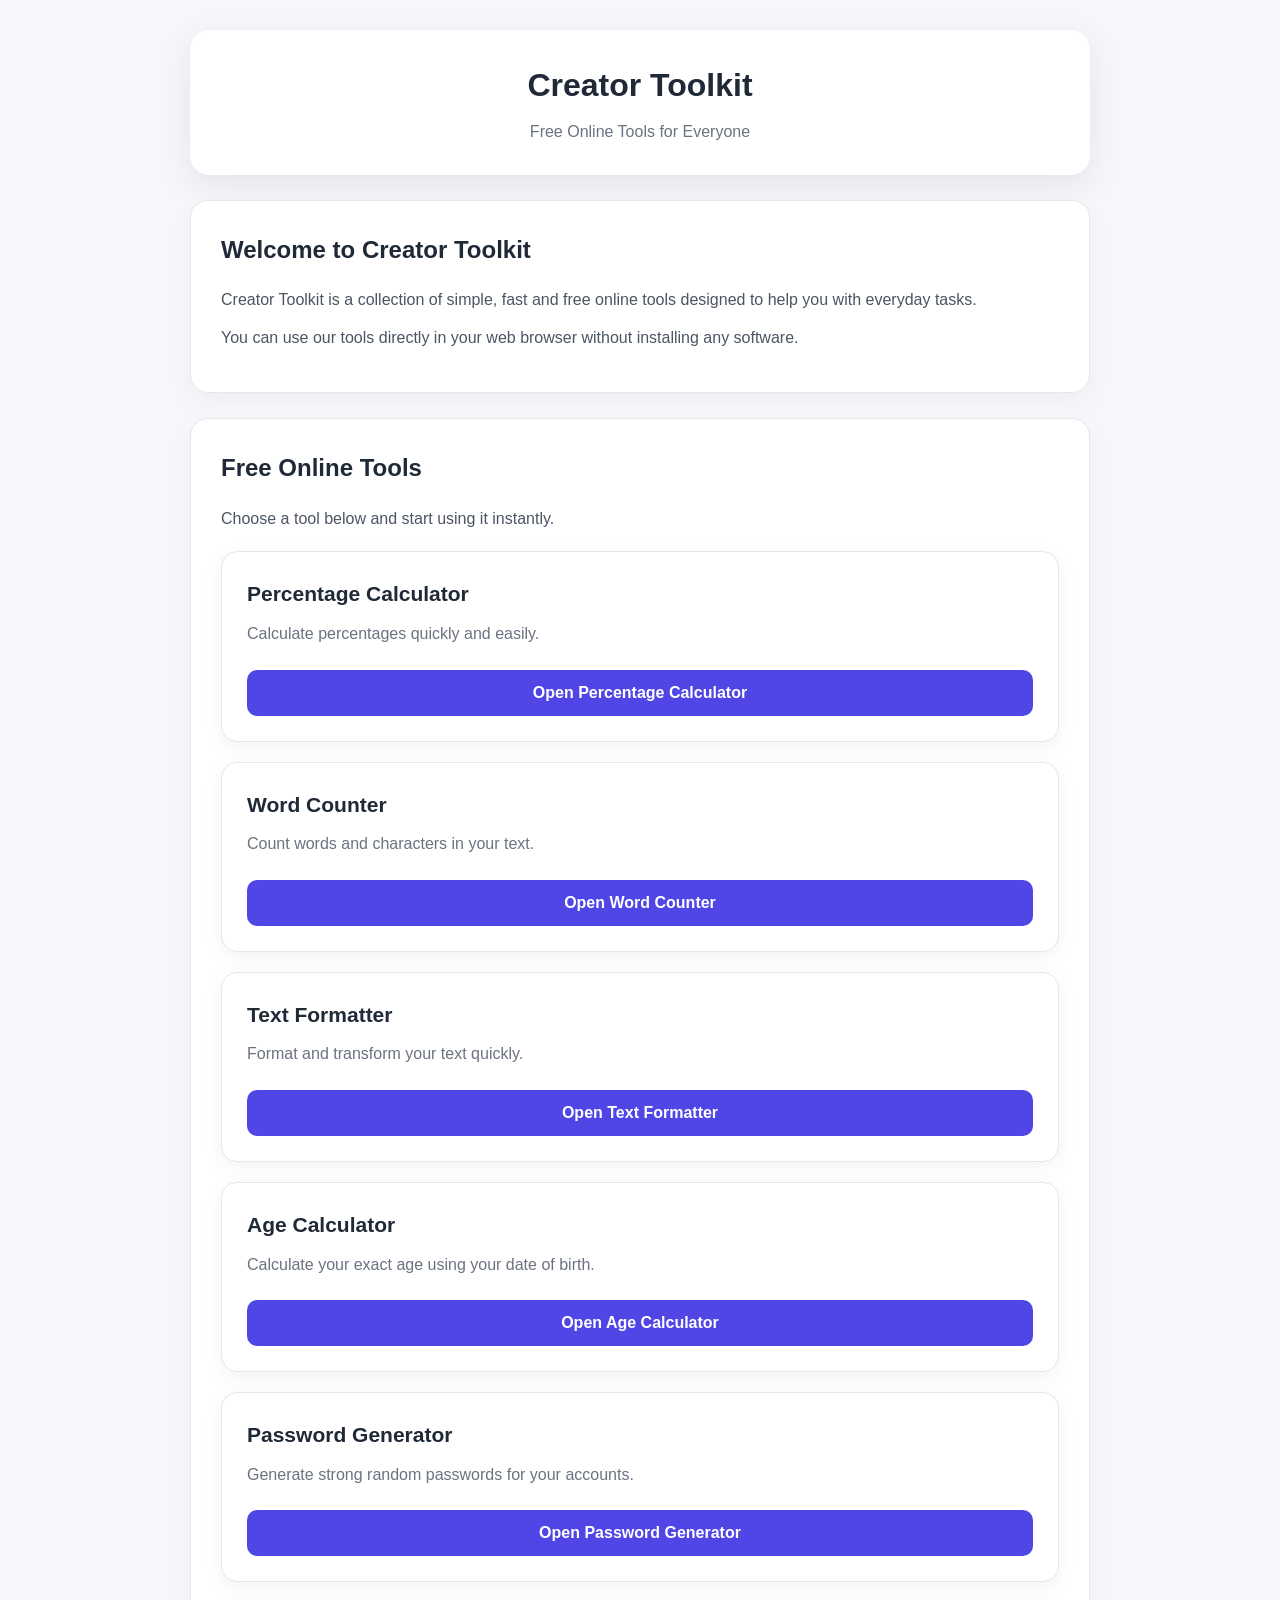
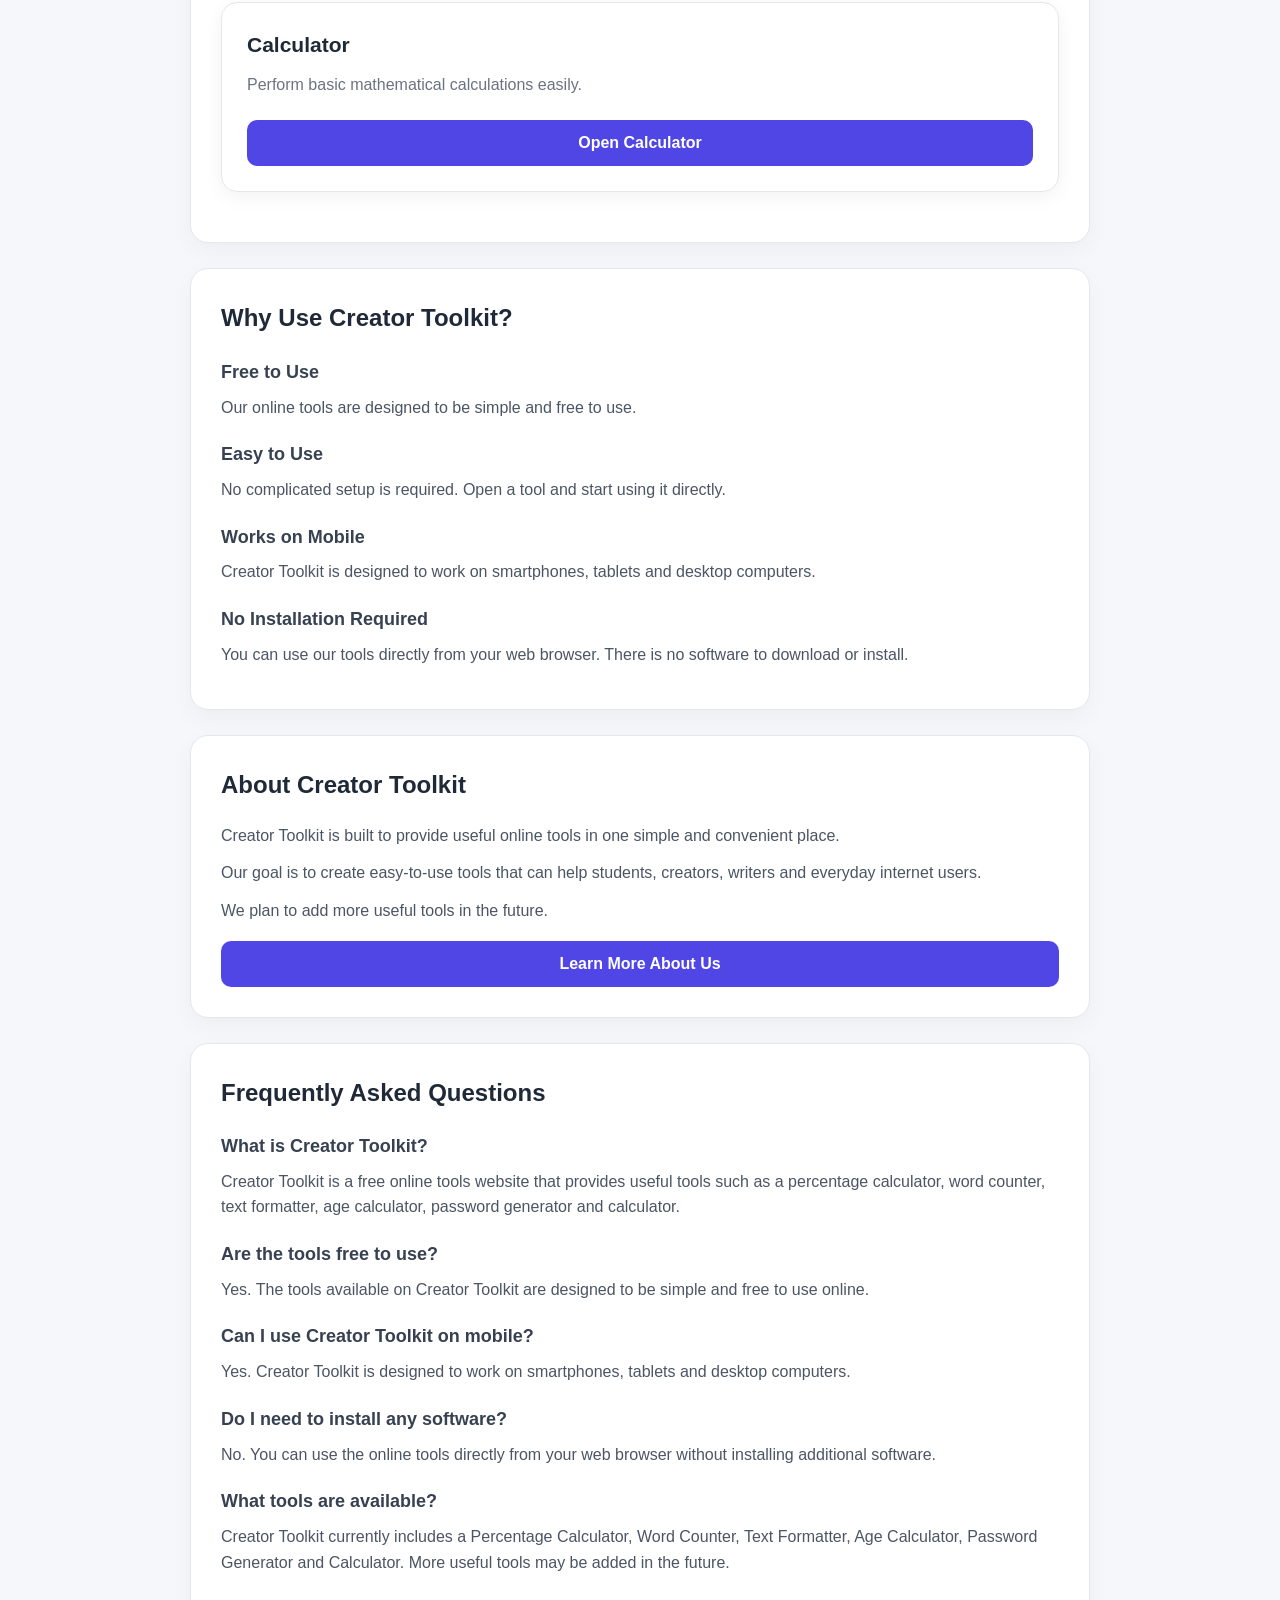
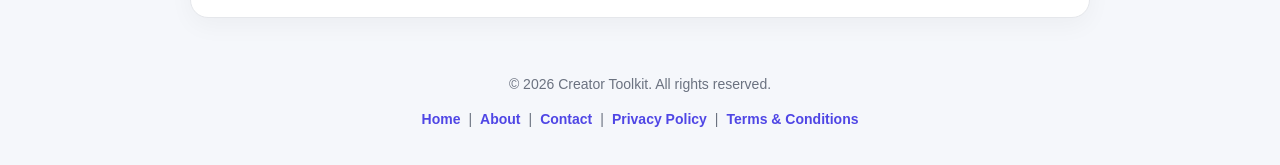
==== commit 243b3b28: "improve homepage SEO" ====
--- a/index.html
+++ b/index.html
@@ -1,14 +1,9 @@
 <!DOCTYPE html>
 <html lang="en">
-
 <head>
-
     <meta charset="UTF-8">
 
-    <meta
-        name="viewport"
-        content="width=device-width, initial-scale=1.0"
-    >
+    <meta name="viewport" content="width=device-width, initial-scale=1.0">
 
     <title>Creator Toolkit - Free Online Tools</title>
 
@@ -19,388 +14,338 @@
 
     <meta
         name="keywords"
-        content="free online tools, percentage calculator, word counter, text formatter, age calculator, password generator, calculator"
-    >
-
-    <meta
-        name="author"
-        content="Creator Toolkit"
-    >
-
-    <meta
-        name="robots"
-        content="index, follow"
-    >
-
-    <!-- Canonical URL -->
+        content="free online tools, percentage calculator, word counter, text formatter, age calculator, password generator, calculator, creator toolkit"
+    >
+
+    <meta name="author" content="Creator Toolkit">
+
+    <meta name="robots" content="index, follow">
+
     <link
         rel="canonical"
         href="https://rabbani4321.github.io/persentage-calculator/"
     >
 
     <!-- Open Graph -->
-    <meta
-        property="og:title"
-        content="Creator Toolkit - Free Online Tools"
-    >
+    <meta property="og:title" content="Creator Toolkit - Free Online Tools">
 
     <meta
         property="og:description"
-        content="Free online tools including Percentage Calculator, Word Counter, Text Formatter, Age Calculator, Password Generator and Calculator."
-    >
-
-    <meta
-        property="og:type"
-        content="website"
-    >
+        content="Free and simple online tools for everyday tasks including calculators, text tools and productivity tools."
+    >
+
+    <meta property="og:type" content="website">
 
     <meta
         property="og:url"
         content="https://rabbani4321.github.io/persentage-calculator/"
     >
 
-    <link
-        rel="stylesheet"
-        href="style.css"
-    >
-
+    <link rel="stylesheet" href="style.css">
 </head>
 
-
 <body>
 
-
-    <!-- HEADER -->
-
+    <!-- Header -->
     <header>
-
-        <h1>
-            Creator Toolkit
-        </h1>
+        <h1>Creator Toolkit</h1>
 
         <p>
             Free Online Tools for Everyone
         </p>
-
     </header>
 
 
-
     <main>
 
-
-        <!-- WELCOME -->
-
+        <!-- Welcome Section -->
         <section class="info-section">
 
-            <h2>
-                Welcome to Creator Toolkit
-            </h2>
-
-            <p>
-                Creator Toolkit provides simple, free and useful
-                online tools for everyday tasks.
-            </p>
-
-            <p>
-                Use our calculators, text tools and productivity
-                tools quickly and easily.
-            </p>
-
-        </section>
-
-
-
-        <!-- TOOLS -->
-
+            <h2>Welcome to Creator Toolkit</h2>
+
+            <p>
+                Creator Toolkit is a collection of simple, fast and free
+                online tools designed to help you with everyday tasks.
+            </p>
+
+            <p>
+                You can use our tools directly in your web browser without
+                installing any software.
+            </p>
+
+        </section>
+
+
+        <!-- Tools Section -->
         <section class="info-section">
 
-            <h2>
-                Our Free Tools
-            </h2>
-
-
-
-            <!-- 1. Percentage Calculator -->
-
-            <div class="calculator-section">
-
-                <h2>
-                    Percentage Calculator
-                </h2>
-
-                <p>
-                    Calculate percentages, percentage changes
-                    and other percentage calculations.
+            <h2>Free Online Tools</h2>
+
+            <p>
+                Choose a tool below and start using it instantly.
+            </p>
+
+
+            <!-- Percentage Calculator -->
+            <div class="calculator-section">
+
+                <h2>Percentage Calculator</h2>
+
+                <p>
+                    Calculate percentages quickly and easily.
                 </p>
 
                 <a href="./percentage.html">
-
                     <button type="button">
                         Open Percentage Calculator
                     </button>
-
-                </a>
-
-            </div>
-
-
-
-            <!-- 2. Word Counter -->
-
-            <div class="calculator-section">
-
-                <h2>
-                    Word Counter
-                </h2>
-
-                <p>
-                    Count words, characters, sentences and
-                    paragraphs in your text.
+                </a>
+
+            </div>
+
+
+            <!-- Word Counter -->
+            <div class="calculator-section">
+
+                <h2>Word Counter</h2>
+
+                <p>
+                    Count words and characters in your text.
                 </p>
 
                 <a href="./word-counter.html">
-
                     <button type="button">
                         Open Word Counter
                     </button>
-
-                </a>
-
-            </div>
-
-
-
-            <!-- 3. Text Formatter -->
-
-            <div class="calculator-section">
-
-                <h2>
-                    Text Formatter
-                </h2>
-
-                <p>
-                    Convert text to uppercase, lowercase,
-                    title case and sentence case.
+                </a>
+
+            </div>
+
+
+            <!-- Text Formatter -->
+            <div class="calculator-section">
+
+                <h2>Text Formatter</h2>
+
+                <p>
+                    Format and transform your text quickly.
                 </p>
 
                 <a href="./text-formatter.html">
-
                     <button type="button">
                         Open Text Formatter
                     </button>
-
-                </a>
-
-            </div>
-
-
-
-            <!-- 4. Age Calculator -->
-
-            <div class="calculator-section">
-
-                <h2>
-                    Age Calculator
-                </h2>
-
-                <p>
-                    Calculate your exact age using your
-                    date of birth.
+                </a>
+
+            </div>
+
+
+            <!-- Age Calculator -->
+            <div class="calculator-section">
+
+                <h2>Age Calculator</h2>
+
+                <p>
+                    Calculate your exact age using your date of birth.
                 </p>
 
                 <a href="./age-calculator.html">
-
                     <button type="button">
                         Open Age Calculator
                     </button>
-
-                </a>
-
-            </div>
-
-
-
-            <!-- 5. Password Generator -->
-
-            <div class="calculator-section">
-
-                <h2>
-                    Password Generator
-                </h2>
-
-                <p>
-                    Generate strong random passwords with
-                    letters, numbers and special characters.
+                </a>
+
+            </div>
+
+
+            <!-- Password Generator -->
+            <div class="calculator-section">
+
+                <h2>Password Generator</h2>
+
+                <p>
+                    Generate strong random passwords for your accounts.
                 </p>
 
                 <a href="./password-generate.html">
-
                     <button type="button">
                         Open Password Generator
                     </button>
-
-                </a>
-
-            </div>
-
-
-
-            <!-- 6. Calculator -->
-
-            <div class="calculator-section">
-
-                <h2>
-                    Calculator
-                </h2>
-
-                <p>
-                    Perform addition, subtraction,
-                    multiplication and division.
+                </a>
+
+            </div>
+
+
+            <!-- Calculator -->
+            <div class="calculator-section">
+
+                <h2>Calculator</h2>
+
+                <p>
+                    Perform basic mathematical calculations easily.
                 </p>
 
                 <a href="./calculator.html">
-
                     <button type="button">
                         Open Calculator
                     </button>
-
-                </a>
-
-            </div>
-
-
-        </section>
-
-
-
-        <!-- WHY USE -->
-
+                </a>
+
+            </div>
+
+        </section>
+
+
+        <!-- Why Use Creator Toolkit -->
         <section class="info-section">
 
-            <h2>
-                Why Use Creator Toolkit?
-            </h2>
-
-
-            <h3>
-                Free to Use
-            </h3>
-
-            <p>
-                Our tools are free and easy to use.
-            </p>
-
-
-            <h3>
-                Simple &amp; Fast
-            </h3>
-
-            <p>
-                Open a tool and start using it without
-                complicated setup.
-            </p>
-
-
-            <h3>
-                Mobile Friendly
-            </h3>
-
-            <p>
-                Creator Toolkit works on smartphones,
-                tablets and computers.
-            </p>
-
-
-            <h3>
-                Useful Tools
-            </h3>
-
-            <p>
-                We are continuously adding useful tools
-                for students, creators, writers and
-                everyday users.
-            </p>
-
-        </section>
-
-
-
-        <!-- ABOUT -->
-
+            <h2>Why Use Creator Toolkit?</h2>
+
+            <h3>Free to Use</h3>
+
+            <p>
+                Our online tools are designed to be simple and free to use.
+            </p>
+
+
+            <h3>Easy to Use</h3>
+
+            <p>
+                No complicated setup is required. Open a tool and start
+                using it directly.
+            </p>
+
+
+            <h3>Works on Mobile</h3>
+
+            <p>
+                Creator Toolkit is designed to work on smartphones,
+                tablets and desktop computers.
+            </p>
+
+
+            <h3>No Installation Required</h3>
+
+            <p>
+                You can use our tools directly from your web browser.
+                There is no software to download or install.
+            </p>
+
+        </section>
+
+
+        <!-- About Section -->
         <section class="info-section">
 
-            <h2>
-                About Creator Toolkit
-            </h2>
-
-            <p>
-                Creator Toolkit is a collection of simple
-                online tools designed to make everyday
-                tasks easier.
-            </p>
-
-            <p>
-                Our goal is to provide useful free tools
-                for calculations, writing, productivity
-                and content creation.
+            <h2>About Creator Toolkit</h2>
+
+            <p>
+                Creator Toolkit is built to provide useful online tools
+                in one simple and convenient place.
+            </p>
+
+            <p>
+                Our goal is to create easy-to-use tools that can help
+                students, creators, writers and everyday internet users.
+            </p>
+
+            <p>
+                We plan to add more useful tools in the future.
             </p>
 
             <a href="./about.html">
-                Read More About Us
+                <button type="button">
+                    Learn More About Us
+                </button>
             </a>
 
         </section>
 
 
+        <!-- FAQ Section -->
+        <section class="faq-section">
+
+            <h2>Frequently Asked Questions</h2>
+
+
+            <h3>What is Creator Toolkit?</h3>
+
+            <p>
+                Creator Toolkit is a free online tools website that provides
+                useful tools such as a percentage calculator, word counter,
+                text formatter, age calculator, password generator and
+                calculator.
+            </p>
+
+
+            <h3>Are the tools free to use?</h3>
+
+            <p>
+                Yes. The tools available on Creator Toolkit are designed
+                to be simple and free to use online.
+            </p>
+
+
+            <h3>Can I use Creator Toolkit on mobile?</h3>
+
+            <p>
+                Yes. Creator Toolkit is designed to work on smartphones,
+                tablets and desktop computers.
+            </p>
+
+
+            <h3>Do I need to install any software?</h3>
+
+            <p>
+                No. You can use the online tools directly from your web
+                browser without installing additional software.
+            </p>
+
+
+            <h3>What tools are available?</h3>
+
+            <p>
+                Creator Toolkit currently includes a Percentage Calculator,
+                Word Counter, Text Formatter, Age Calculator, Password
+                Generator and Calculator. More useful tools may be added
+                in the future.
+            </p>
+
+        </section>
+
     </main>
 
 
-
-    <!-- FOOTER -->
-
+    <!-- Footer -->
     <footer>
 
         <p>
-            © 2026 Creator Toolkit. All rights reserved.
+            &copy; 2026 Creator Toolkit. All rights reserved.
         </p>
 
-
-        <nav aria-label="Footer Navigation">
-
-            <a href="./index.html">
-                Home
-            </a>
+        <nav>
+
+            <a href="./index.html">Home</a>
 
             <span>|</span>
 
-            <a href="./about.html">
-                About Us
-            </a>
+            <a href="./about.html">About</a>
 
             <span>|</span>
 
-            <a href="./contact.html">
-                Contact Us
-            </a>
+            <a href="./contact.html">Contact</a>
 
             <span>|</span>
 
-            <a href="./privacy.html">
-                Privacy Policy
-            </a>
+            <a href="./privacy.html">Privacy Policy</a>
 
             <span>|</span>
 
-            <a href="./terms.html">
-                Terms &amp; Conditions
-            </a>
+            <a href="./terms.html">Terms & Conditions</a>
 
         </nav>
 
     </footer>
 
-
 </body>
-
 </html>
